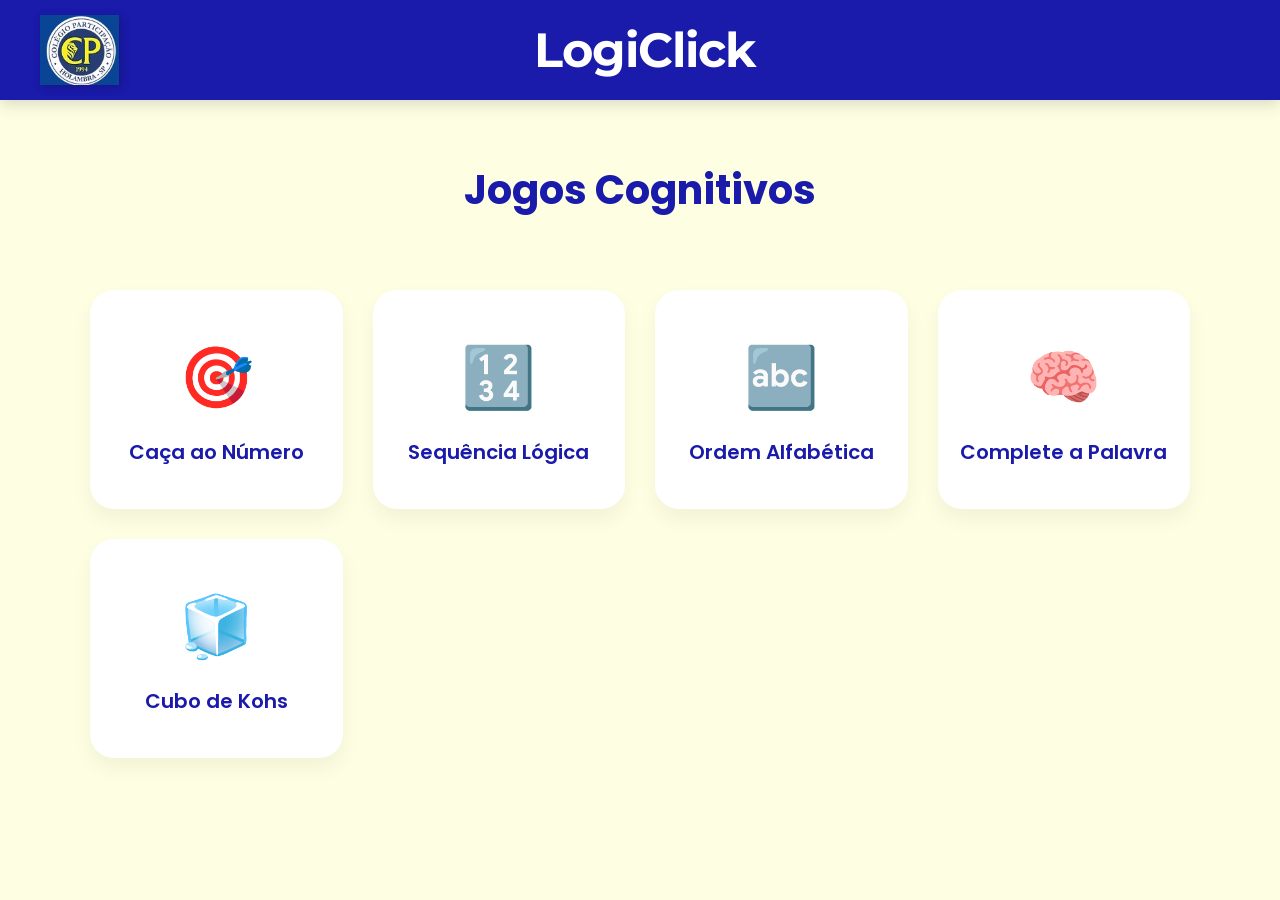
==== index.html @ ce521acb "Add files via upload" ====
<!DOCTYPE html>
<html lang="pt-br">
<head>
    <meta charset="UTF-8">
    <meta name="viewport" content="width=device-width, initial-scale=1.0">
    <title>LogiClick - Plataforma Cognitiva</title>
    <link href="https://fonts.googleapis.com/css2?family=Montserrat:wght@700&family=Poppins:wght@400;600&display=swap" rel="stylesheet">
    <style>
        :root {
            --azul-primary: #1A1AAB;
            --azul-hover: #0d0d7a;
            --fundo-creme: #FEFEE2;
            --branco: #ffffff;
            --texto: #333;
        }

        /* Estilos Gerais */
        body {
            margin: 0;
            padding: 0;
            font-family: 'Poppins', sans-serif;
            background-color: var(--fundo-creme);
            text-align: center;
            color: var(--texto);
        }

        /* Cabeçalho Modernizado */
        header {
            background-color: var(--azul-primary);
            height: 100px;
            display: flex;
            align-items: center;
            justify-content: space-between;
            padding: 0 40px;
            box-shadow: 0 4px 15px rgba(0,0,0,0.15);
        }

        .logo-escola {
            height: 70px;
            width: auto;
            filter: drop-shadow(2px 2px 4px rgba(0,0,0,0.2));
        }

        .titulo-plataforma {
            font-size: 48px;
            color: white;
            font-family: 'Montserrat', sans-serif;
            margin: 0;
            letter-spacing: -1px;
        }

        /* Título Principal */
        .main-title {
            margin-top: 60px;
            font-size: 2.5rem;
            color: var(--azul-primary);
            font-weight: 700;
        }

        /* Grid de Jogos */
        .grid-menu {
            display: grid;
            /* Ajuste para 3 colunas ou menos dependendo da tela */
            grid-template-columns: repeat(auto-fit, minmax(220px, 1fr));
            gap: 30px;
            max-width: 1100px;
            margin: 50px auto;
            padding: 20px;
        }

        /* Card Moderno */
        .card-menu {
            background: var(--branco);
            border: none;
            border-radius: 24px;
            padding: 40px 20px;
            text-decoration: none;
            color: var(--texto);
            transition: all 0.4s cubic-bezier(0.175, 0.885, 0.32, 1.275);
            box-shadow: 0 10px 20px rgba(0,0,0,0.05);
            display: flex;
            flex-direction: column;
            align-items: center;
            justify-content: center;
            border: 2px solid transparent;
        }

        .icon-wrapper {
            font-size: 60px;
            margin-bottom: 15px;
            display: block;
            transition: transform 0.3s ease;
        }

        .card-menu p {
            font-size: 20px;
            margin: 0;
            font-weight: 600;
            color: var(--azul-primary);
        }

        /* Efeitos de Hover */
        .card-menu:hover {
            transform: translateY(-12px);
            box-shadow: 0 15px 30px rgba(26, 26, 171, 0.2);
            border-color: var(--azul-primary);
            background-color: #fff;
        }

        .card-menu:hover .icon-wrapper {
            transform: scale(1.2) rotate(5deg);
        }

        .card-menu:active {
            transform: scale(0.95);
        }

        /* Responsividade para telas pequenas */
        @media (max-width: 600px) {
            header { padding: 0 15px; height: 80px; }
            .titulo-plataforma { font-size: 32px; }
            .logo-escola { height: 50px; }
            .main-title { font-size: 1.8rem; }
        }
    </style>
</head>
<body>

    <header>
        <img src="logo.jpg" alt="Logo Escola" class="logo-escola">
        <h1 class="titulo-plataforma">LogiClick</h1>
        <div style="width: 70px;"></div> </header>

    <h2 class="main-title">Jogos Cognitivos</h2>

    <div class="grid-menu">

        <a href="jogo_numeros.html" class="card-menu">
            <span class="icon-wrapper">🎯</span>
            <p>Caça ao Número</p>
        </a>

        <a href="jogo_sequencia.html" class="card-menu">
            <span class="icon-wrapper">🔢</span>
            <p>Sequência Lógica</p>
        </a>

        <a href="jogo_alfabeto.html" class="card-menu">
            <span class="icon-wrapper">🔤</span>
            <p>Ordem Alfabética</p>
        </a>

        <a href="jogo_palavras.html" class="card-menu">
            <span class="icon-wrapper">🧠</span>
            <p>Complete a Palavra</p>
        </a>

        <a href="jogo_kohs.html" class="card-menu">
            <span class="icon-wrapper">🧊</span>
            <p>Cubo de Kohs</p>
        </a>

    </div>

</body>
</html>
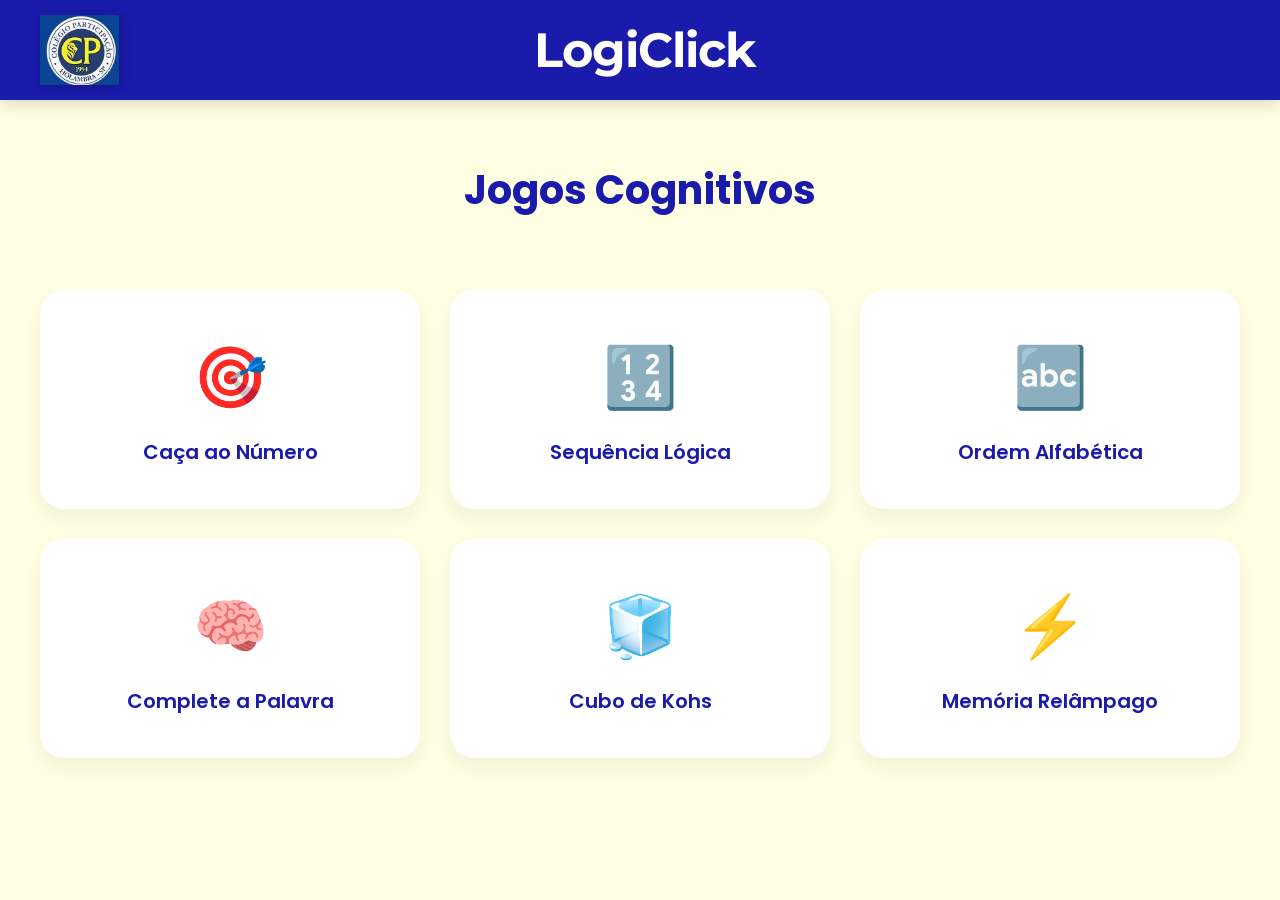
==== commit 04c41495: "Add files via upload" ====
--- a/index.html
+++ b/index.html
@@ -60,10 +60,10 @@
         /* Grid de Jogos */
         .grid-menu {
             display: grid;
-            /* Ajuste para 3 colunas ou menos dependendo da tela */
-            grid-template-columns: repeat(auto-fit, minmax(220px, 1fr));
+            /* O grid se ajusta para 3 colunas em telas grandes e menos em telas menores */
+            grid-template-columns: repeat(auto-fit, minmax(280px, 1fr));
             gap: 30px;
-            max-width: 1100px;
+            max-width: 1200px;
             margin: 50px auto;
             padding: 20px;
         }
@@ -121,6 +121,7 @@
             .titulo-plataforma { font-size: 32px; }
             .logo-escola { height: 50px; }
             .main-title { font-size: 1.8rem; }
+            .grid-menu { grid-template-columns: 1fr; }
         }
     </style>
 </head>
@@ -129,7 +130,8 @@
     <header>
         <img src="logo.jpg" alt="Logo Escola" class="logo-escola">
         <h1 class="titulo-plataforma">LogiClick</h1>
-        <div style="width: 70px;"></div> </header>
+        <div style="width: 70px;"></div> 
+    </header>
 
     <h2 class="main-title">Jogos Cognitivos</h2>
 
@@ -160,6 +162,12 @@
             <p>Cubo de Kohs</p>
         </a>
 
+        <!-- Novo Jogo: Memória Relâmpago -->
+        <a href="jogo_memoria.html" class="card-menu">
+            <span class="icon-wrapper">⚡</span>
+            <p>Memória Relâmpago</p>
+        </a>
+
     </div>
 
 </body>
